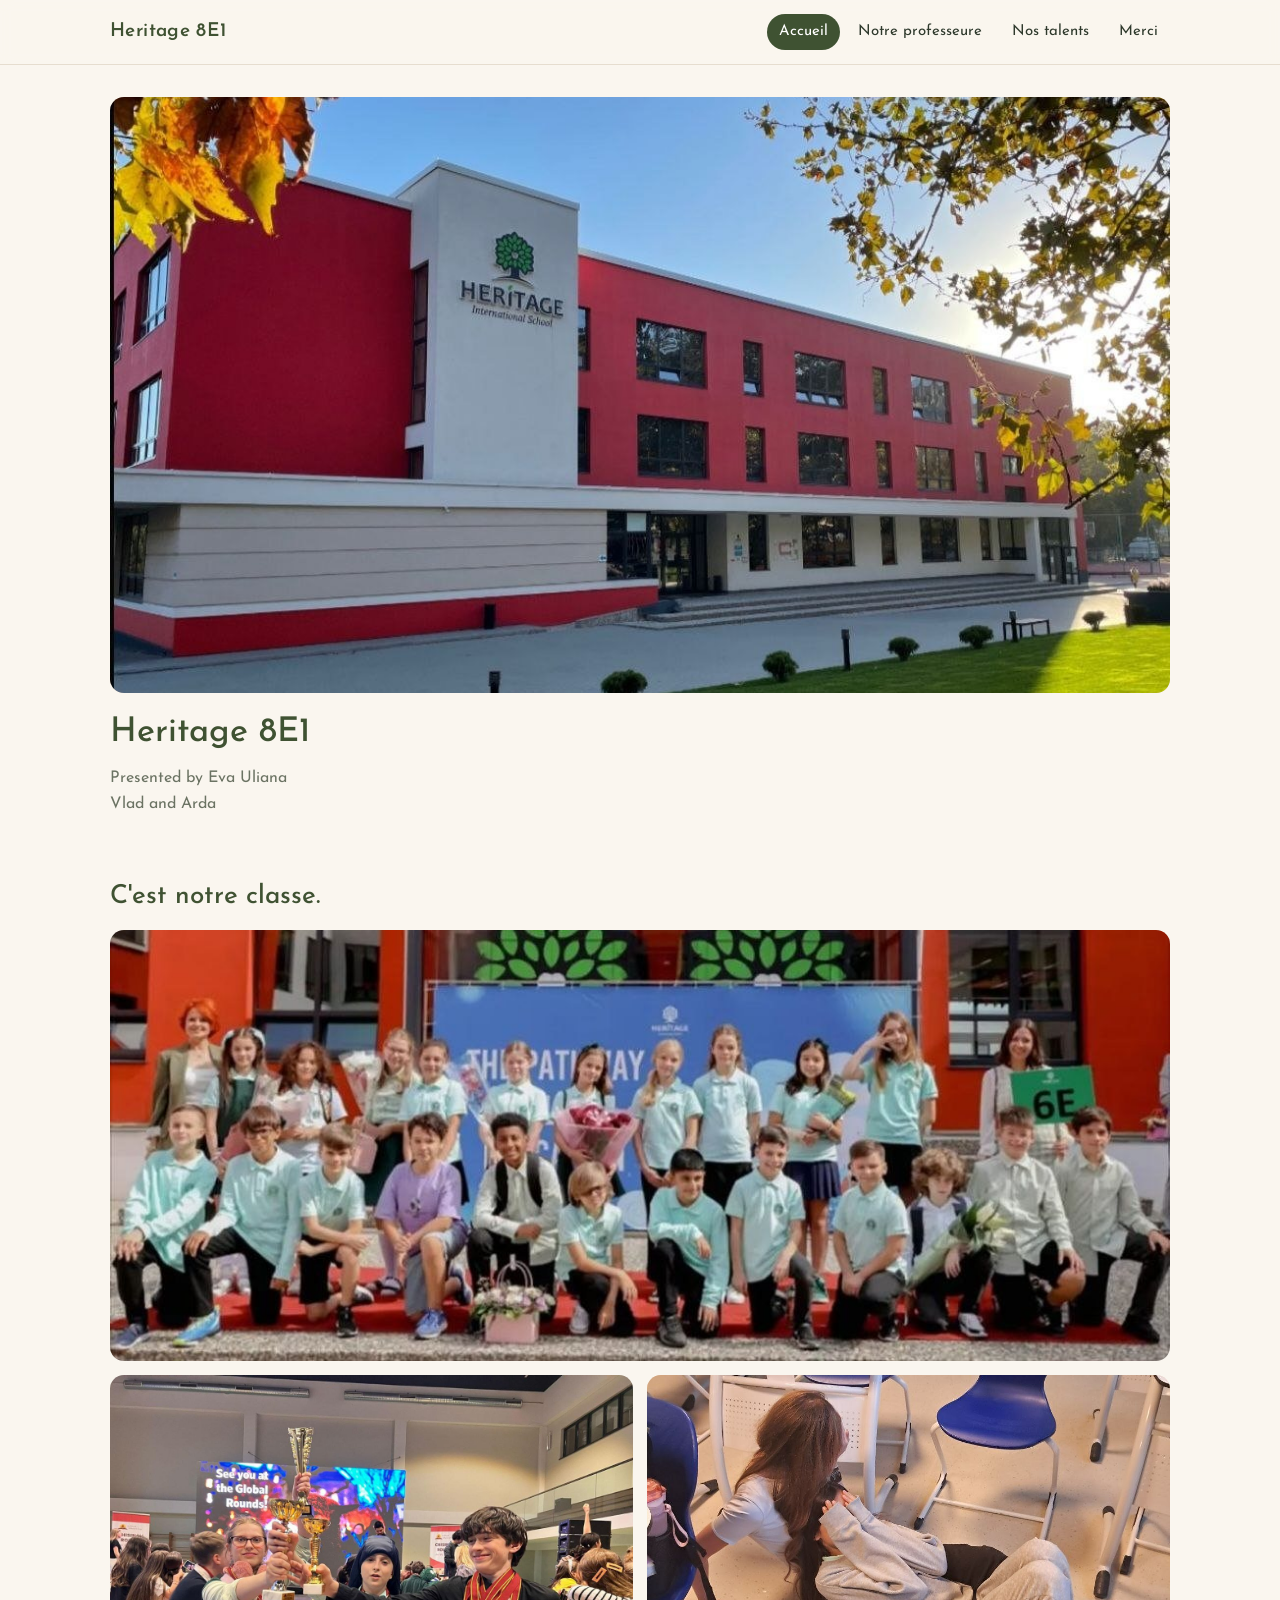
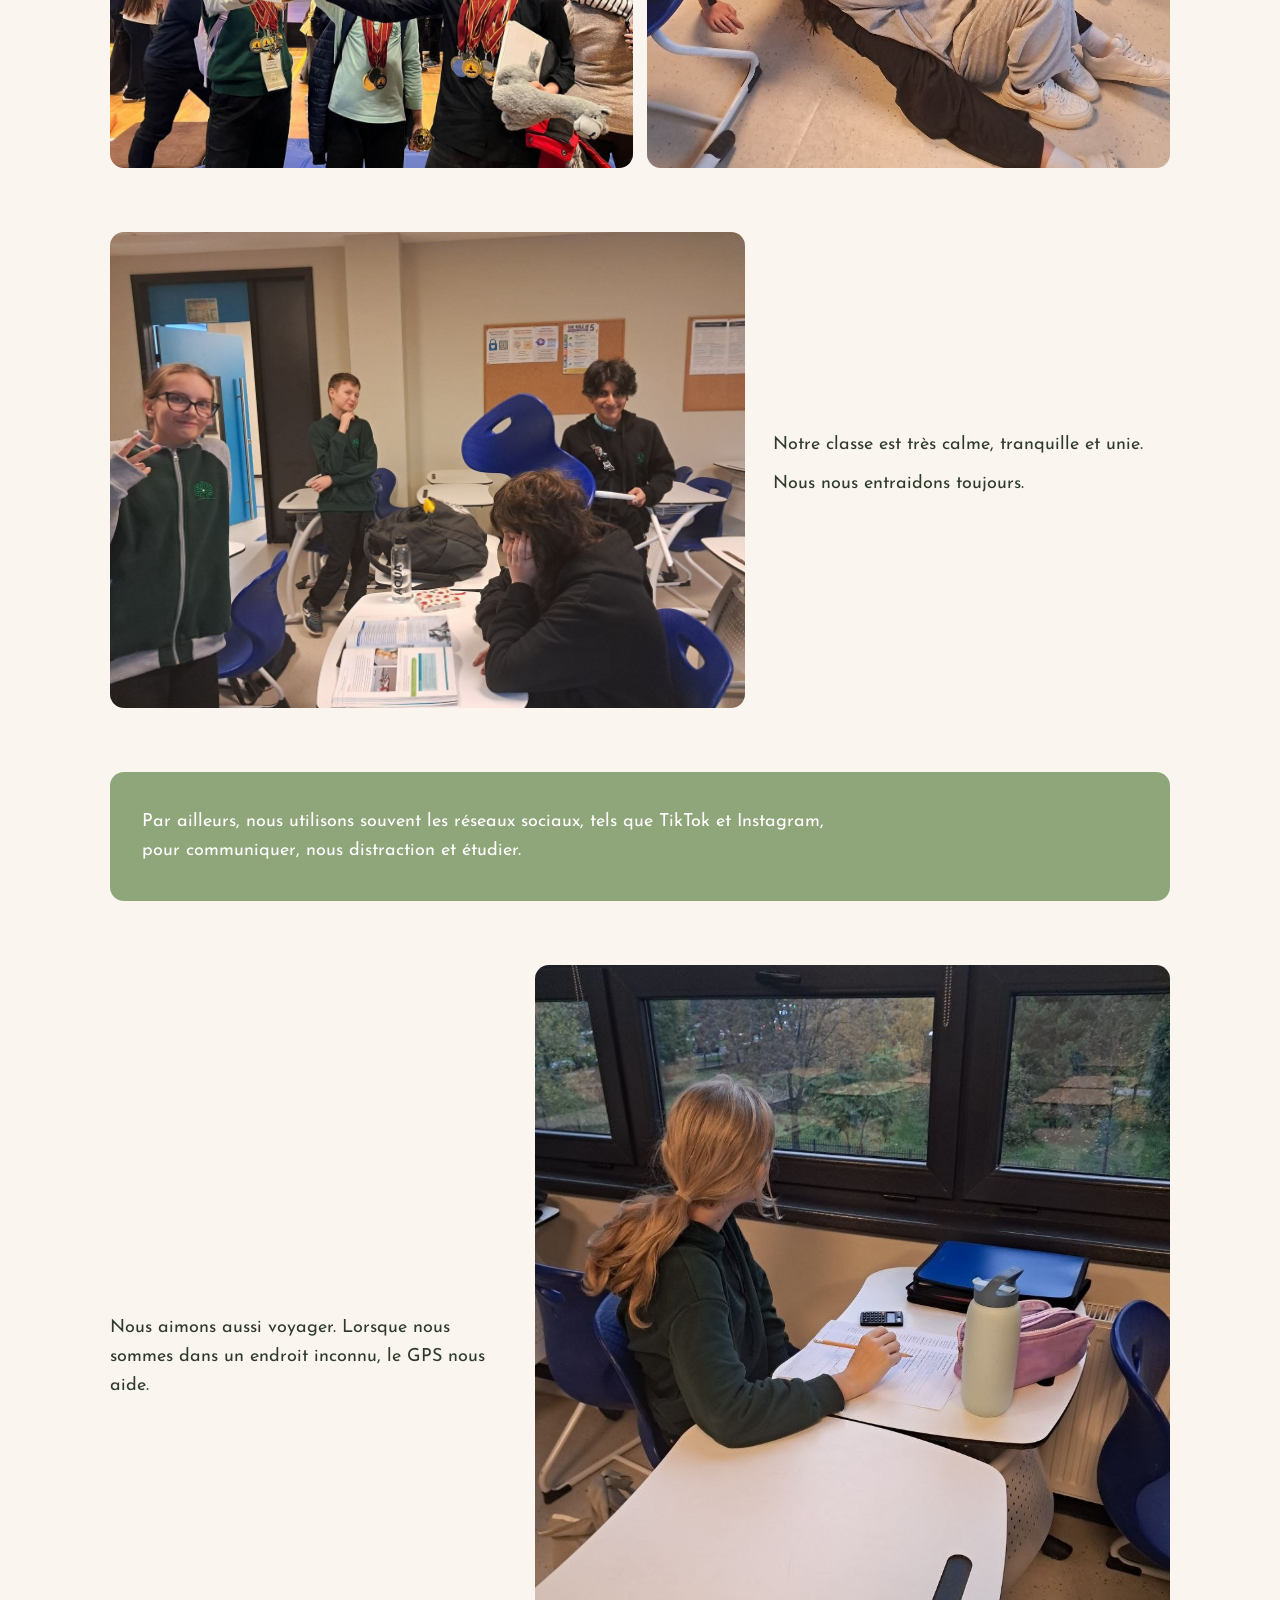
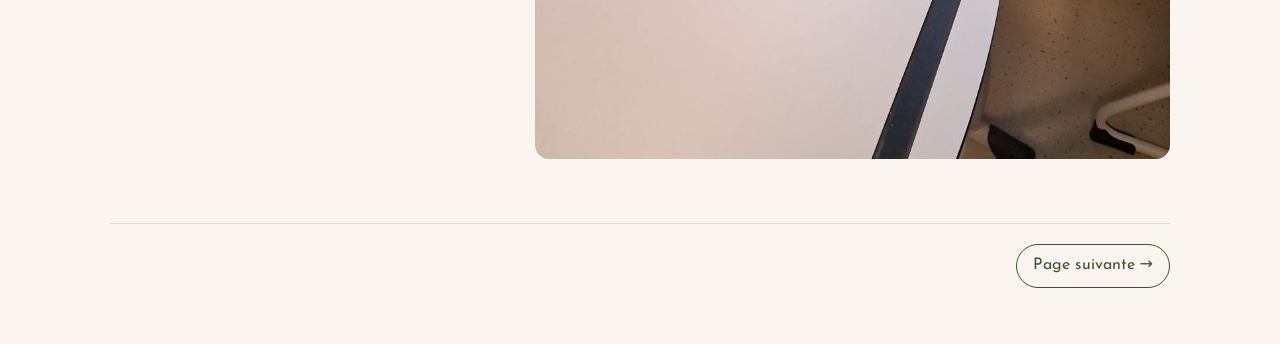
==== index.html @ d6c70177 "Site Heritage 8E1 Co-Authored-By: Claude Opus 5.5 <noreply@anthropic.com> Claude-Session: https://cl" ====
<!DOCTYPE html>
<html lang="fr">
<head>
<meta charset="utf-8">
<meta name="viewport" content="width=device-width, initial-scale=1">
<meta name="robots" content="noindex, nofollow">
<title>Heritage 8E1</title>
<link rel="preconnect" href="https://fonts.googleapis.com">
<link rel="preconnect" href="https://fonts.gstatic.com" crossorigin>
<link href="https://fonts.googleapis.com/css2?family=Josefin+Sans:wght@400;500;600&display=swap" rel="stylesheet">
<link rel="stylesheet" href="style.css">
</head>
<body>
<header class="site-header"><div class="inner">
<a class="brand" href="index.html">Heritage 8E1</a>
<nav class="site-nav"><a href="index.html" aria-current="page">Accueil</a><a href="professeure.html">Notre professeure</a><a href="talents.html">Nos talents</a><a href="fin.html">Merci</a></nav>
</div></header>
<main>

<section class="hero">
  <div class="photo"><img src="images/ecole.jpg" alt="Heritage International School"></div>
  <h1>Heritage 8E1</h1>
  <p class="presenters">Presented by Eva Uliana<br>Vlad and Arda</p>
</section>

<section>
  <h2>C'est notre classe.</h2>
  <div class="gallery">
    <div class="photo wide"><img src="images/classe-groupe.jpg" alt=""></div>
    <div class="photo land"><img src="images/trophees.jpg" alt=""></div>
    <div class="photo land"><img src="images/pause.jpg" alt="" style="object-position:center 60%"></div>
  </div>
</section>

<section class="split">
  <div class="photo"><img src="images/salle.jpg" alt=""></div>
  <div>
    <p class="lead">Notre classe est très calme, tranquille et unie.</p>
    <p class="lead">Nous nous entraidons toujours.</p>
  </div>
</section>

<section class="band">
  <p>Par ailleurs, nous utilisons souvent les réseaux sociaux, tels que TikTok et Instagram, pour communiquer, nous distraction et étudier.</p>
</section>

<section class="split reverse">
  <div class="photo" style="aspect-ratio:4/5"><img src="images/voyage.jpg" alt=""></div>
  <div>
    <p class="lead">Nous aimons aussi voyager. Lorsque nous sommes dans un endroit inconnu, le GPS nous aide.</p>
  </div>
</section>
<div class="next"><a href="professeure.html">Page suivante →</a></div>
</main>
</body>
</html>
---- style.css ----
/* Heritage 8E1 — calm, warm palette taken from the class presentation */
:root {
  --cream: #faf6ef;
  --paper: #ffffff;
  --ink: #2f3a2c;
  --muted: #6b7363;
  --peach: #e9b07a;
  --peach-soft: #f3dcc4;
  --sage: #8fa57a;
  --forest: #3f5232;
  --line: #e6ddcf;
  --radius: 14px;
  --max: 1100px;
}

* { box-sizing: border-box; }

html { -webkit-text-size-adjust: 100%; }

body {
  margin: 0;
  background: var(--cream);
  color: var(--ink);
  font-family: "Josefin Sans", system-ui, -apple-system, "Segoe UI", sans-serif;
  font-size: 17px;
  line-height: 1.6;
}

img { display: block; max-width: 100%; height: auto; }

/* ---------- Navigation ---------- */
.site-header {
  position: sticky;
  top: 0;
  z-index: 10;
  background: rgba(250, 246, 239, 0.94);
  backdrop-filter: blur(6px);
  border-bottom: 1px solid var(--line);
}
.site-header .inner {
  max-width: var(--max);
  margin: 0 auto;
  padding: 14px 20px;
  display: flex;
  align-items: center;
  justify-content: space-between;
  gap: 16px;
  flex-wrap: wrap;
}
.brand {
  font-weight: 600;
  font-size: 19px;
  color: var(--forest);
  text-decoration: none;
  letter-spacing: 0.02em;
}
.site-nav { display: flex; gap: 6px; flex-wrap: wrap; }
.site-nav a {
  color: var(--ink);
  text-decoration: none;
  font-size: 15px;
  padding: 6px 12px;
  border-radius: 999px;
}
.site-nav a:hover { background: var(--peach-soft); }
.site-nav a[aria-current="page"] { background: var(--forest); color: #fff; }

/* ---------- Layout ---------- */
main { max-width: var(--max); margin: 0 auto; padding: 32px 20px 56px; }

section { margin: 0 0 64px; }

h1, h2 {
  font-weight: 500;
  color: var(--forest);
  line-height: 1.2;
  margin: 0 0 12px;
}
h1 { font-size: 34px; }
h2 { font-size: 26px; }
p { margin: 0 0 10px; max-width: 62ch; }
.lead { font-size: 18px; }
.muted { color: var(--muted); }

/* Photos */
.photo {
  border-radius: var(--radius);
  overflow: hidden;
  background: var(--peach-soft);
}
.photo img { width: 100%; height: 100%; object-fit: cover; }

.placeholder {
  border-radius: var(--radius);
  border: 2px dashed var(--line);
  background: var(--paper);
  min-height: 320px;
}

/* Hero */
.hero .photo { aspect-ratio: 16 / 9; margin-bottom: 20px; }
.hero .photo img { object-position: center 40%; }
.hero .presenters { color: var(--muted); font-size: 16px; }

/* Grid of photos */
.gallery {
  display: grid;
  grid-template-columns: 1fr 1fr;
  gap: 14px;
  margin-top: 18px;
}
.gallery .wide { grid-column: 1 / -1; }
.gallery .tall { aspect-ratio: 3 / 4; }
.gallery .land { aspect-ratio: 4 / 3; }
.gallery .placeholder { min-height: 0; width: 100%; }

/* Photo + text side by side */
.split {
  display: grid;
  grid-template-columns: 1.6fr 1fr;
  gap: 28px;
  align-items: center;
}
.split.reverse { grid-template-columns: 1fr 1.6fr; }
.split.reverse .photo, .split.reverse .placeholder { order: 2; }

/* Coloured band for text-only part */
.band {
  border-radius: var(--radius);
  padding: 36px 32px;
  background: var(--sage);
  color: #fff;
}
.band p { font-size: 18px; margin: 0; }

/* Teacher page */
.teacher {
  display: grid;
  grid-template-columns: 1fr 1fr;
  gap: 36px;
  align-items: center;
}
.teacher .photo { background: #fff; border: 1px solid var(--line); }

/* End page */
.end { text-align: center; }
.end .photo, .end .placeholder { max-width: 560px; margin: 0 auto 24px; }
.end .placeholder { aspect-ratio: 3 / 4; min-height: 0; }
.end p { margin-left: auto; margin-right: auto; }

/* Next page link */
.next {
  display: flex;
  justify-content: flex-end;
  border-top: 1px solid var(--line);
  padding-top: 20px;
}
.next a {
  color: var(--forest);
  text-decoration: none;
  font-size: 16px;
  padding: 8px 16px;
  border: 1px solid var(--forest);
  border-radius: 999px;
}
.next a:hover { background: var(--forest); color: #fff; }

/* ---------- Phones ---------- */
@media (max-width: 760px) {
  body { font-size: 16px; }
  main { padding: 20px 14px 40px; }
  section { margin-bottom: 44px; }
  h1 { font-size: 28px; }
  h2 { font-size: 22px; }
  .site-header .inner { padding: 10px 14px; gap: 8px; }
  .site-nav a { font-size: 14px; padding: 5px 10px; }
  .hero .photo { aspect-ratio: 4 / 3; }
  .split, .split.reverse, .teacher { grid-template-columns: 1fr; gap: 16px; }
  .split.reverse .photo, .split.reverse .placeholder { order: 0; }
  .gallery { gap: 10px; }
  .band { padding: 24px 20px; }
  .band p { font-size: 16px; }
  .placeholder { min-height: 240px; }
  .gallery .placeholder { min-height: 0; }
}
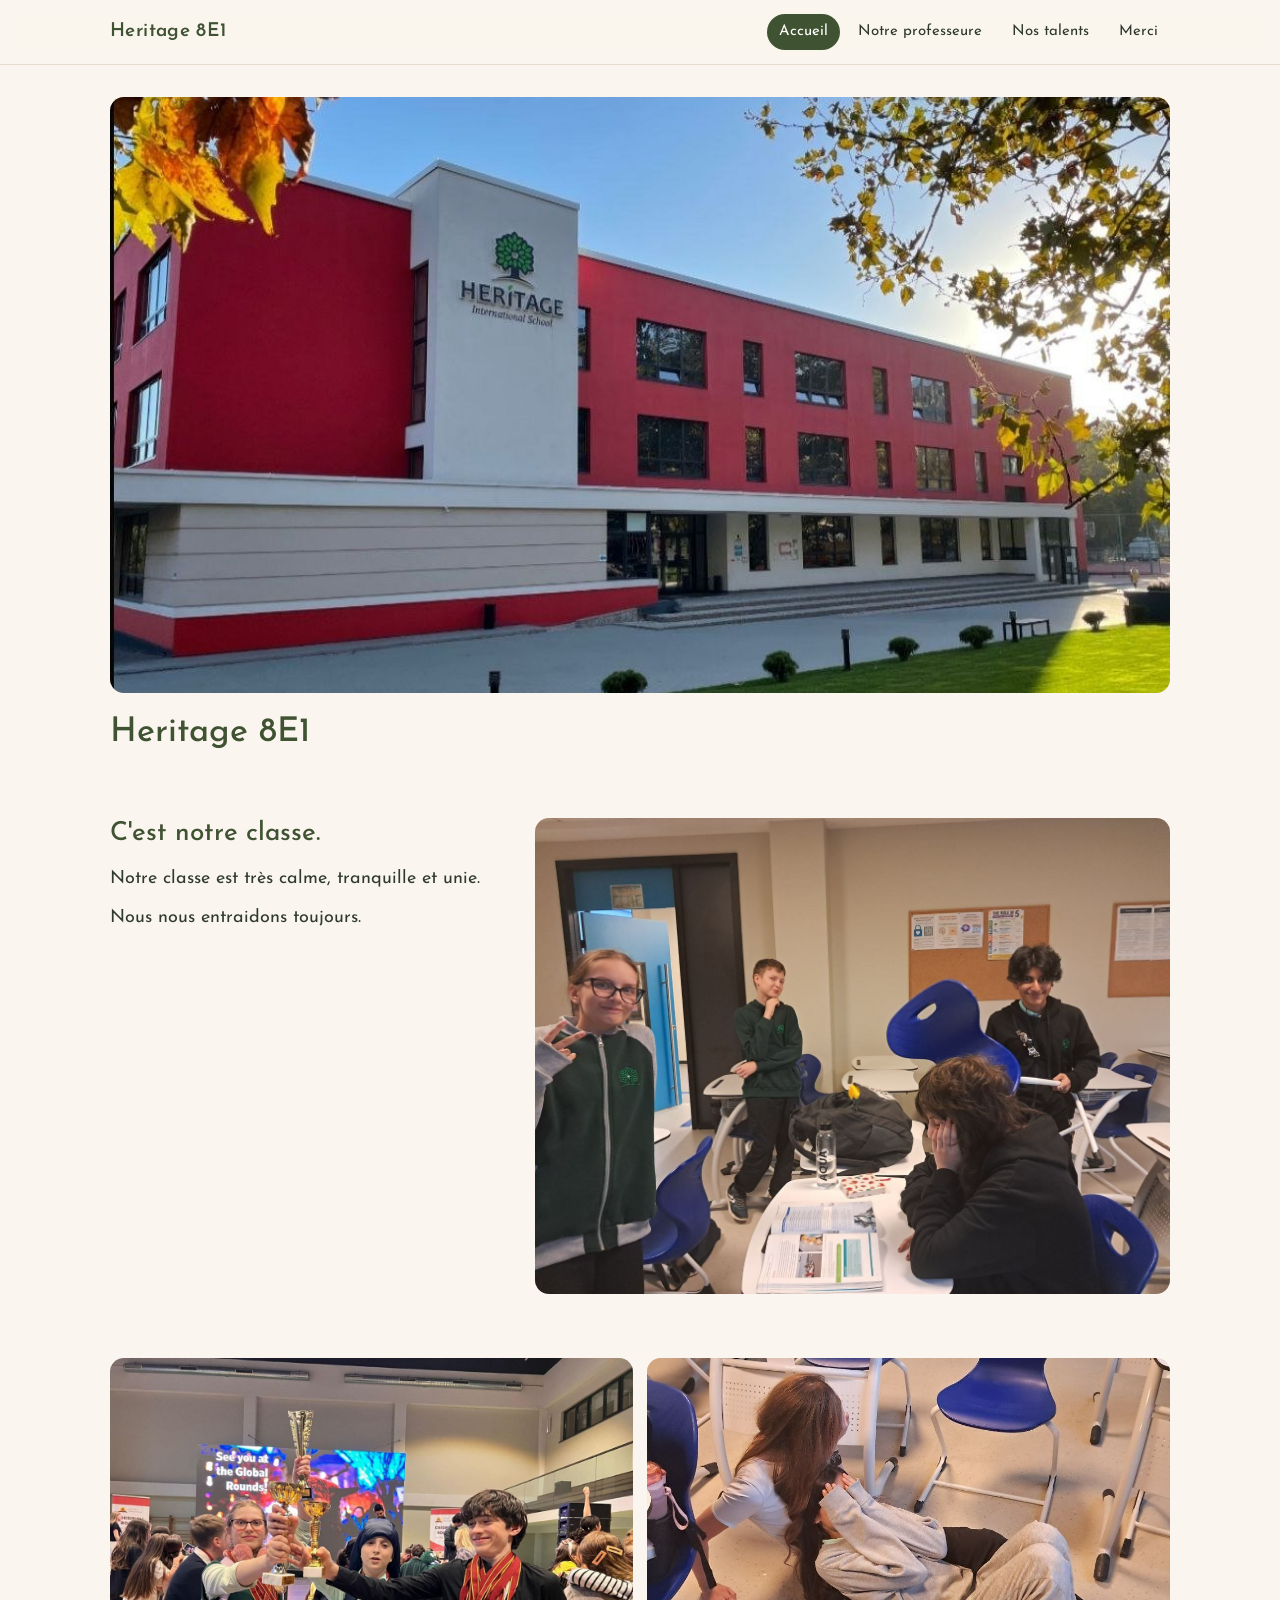
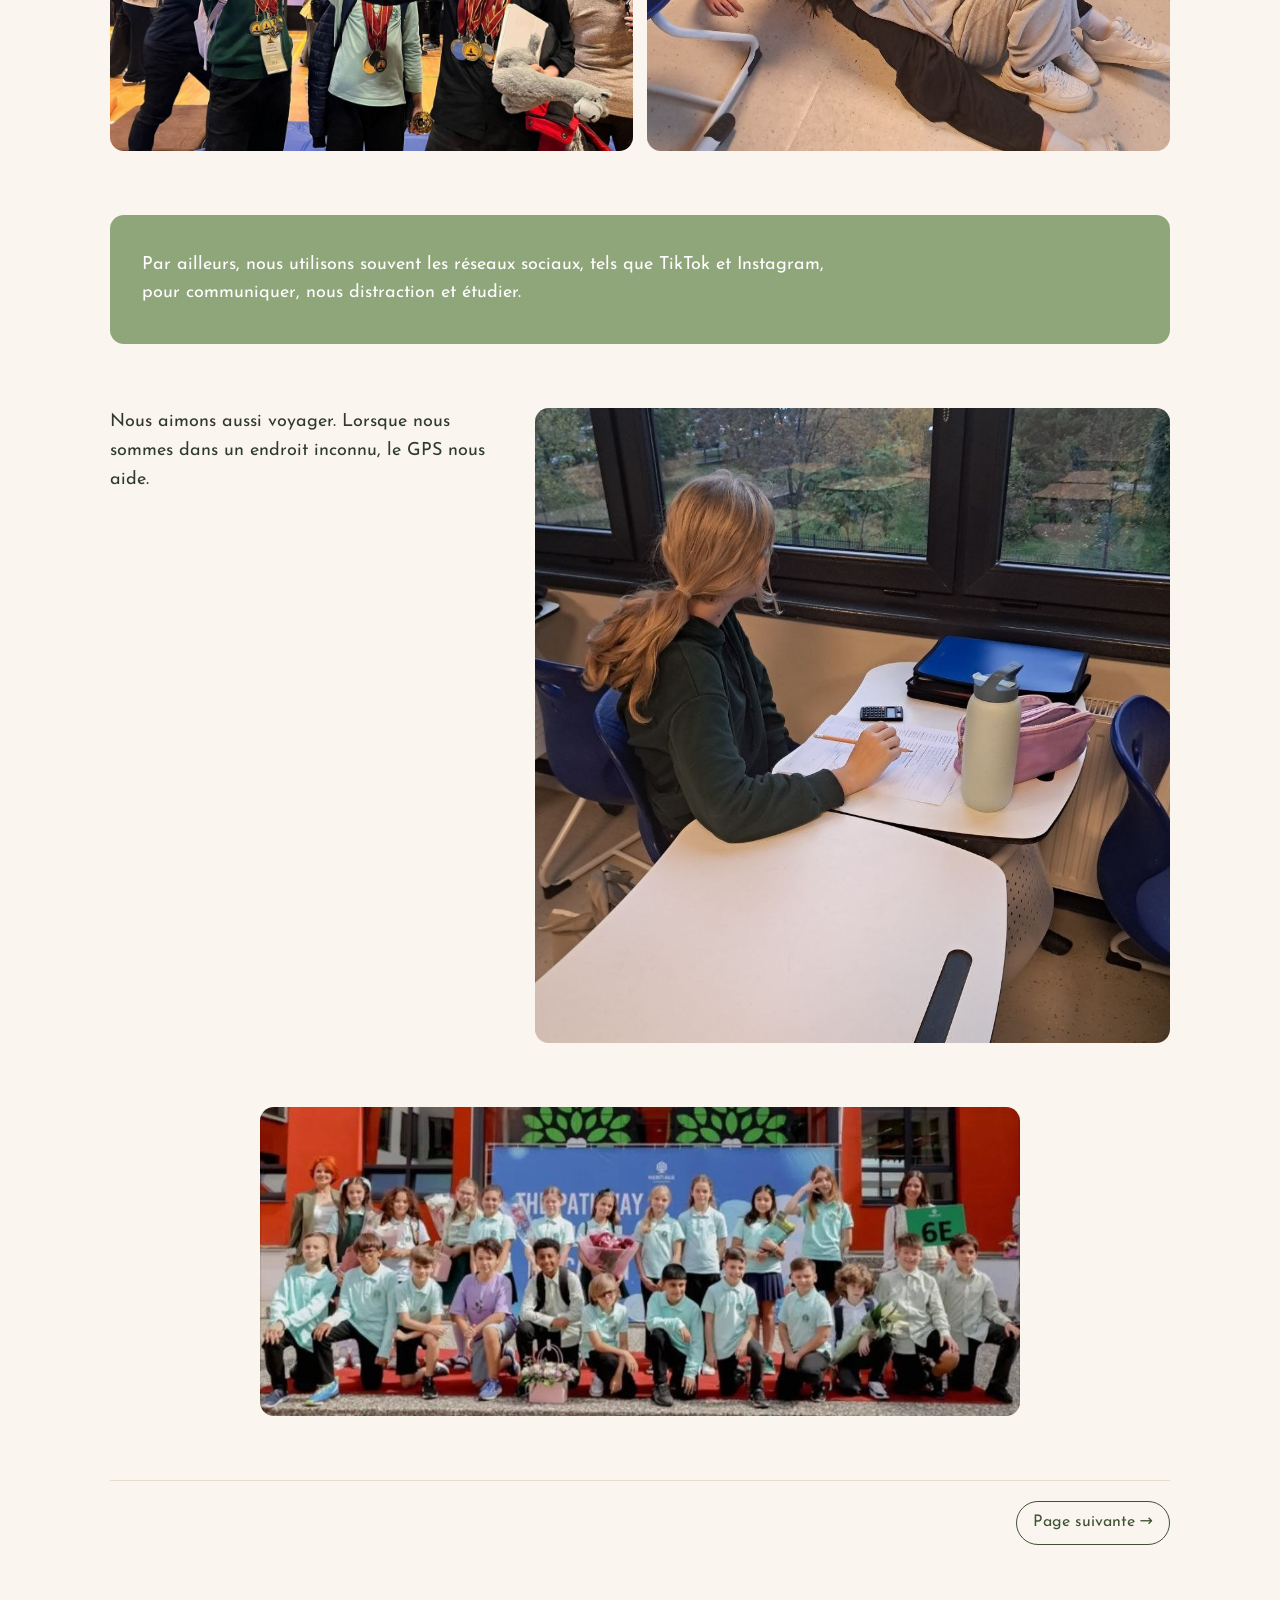
==== commit 413c4472: "Add photos, remove presenters line, rearrange home page Co-Authored-By: Claude Opus 5.5 <noreply@ant" ====
--- a/index.html
+++ b/index.html
@@ -20,23 +20,21 @@
 <section class="hero">
   <div class="photo"><img src="images/ecole.jpg" alt="Heritage International School"></div>
   <h1>Heritage 8E1</h1>
-  <p class="presenters">Presented by Eva Uliana<br>Vlad and Arda</p>
+</section>
+
+<section class="split top">
+  <div>
+    <h2>C'est notre classe.</h2>
+    <p class="lead">Notre classe est très calme, tranquille et unie.</p>
+    <p class="lead">Nous nous entraidons toujours.</p>
+  </div>
+  <div class="photo"><img src="images/salle.jpg" alt=""></div>
 </section>
 
 <section>
-  <h2>C'est notre classe.</h2>
   <div class="gallery">
-    <div class="photo wide"><img src="images/classe-groupe.jpg" alt=""></div>
     <div class="photo land"><img src="images/trophees.jpg" alt=""></div>
     <div class="photo land"><img src="images/pause.jpg" alt="" style="object-position:center 60%"></div>
-  </div>
-</section>
-
-<section class="split">
-  <div class="photo"><img src="images/salle.jpg" alt=""></div>
-  <div>
-    <p class="lead">Notre classe est très calme, tranquille et unie.</p>
-    <p class="lead">Nous nous entraidons toujours.</p>
   </div>
 </section>
 
@@ -44,12 +42,17 @@
   <p>Par ailleurs, nous utilisons souvent les réseaux sociaux, tels que TikTok et Instagram, pour communiquer, nous distraction et étudier.</p>
 </section>
 
-<section class="split reverse">
-  <div class="photo" style="aspect-ratio:4/5"><img src="images/voyage.jpg" alt=""></div>
+<section class="split top">
   <div>
     <p class="lead">Nous aimons aussi voyager. Lorsque nous sommes dans un endroit inconnu, le GPS nous aide.</p>
   </div>
+  <div class="photo" style="aspect-ratio:1/1"><img src="images/voyage.jpg" alt="" style="object-position:center 35%"></div>
 </section>
+
+<section>
+  <div class="photo small-photo"><img src="images/classe-groupe.jpg" alt=""></div>
+</section>
+
 <div class="next"><a href="professeure.html">Page suivante →</a></div>
 </main>
 </body>
--- a/style.css
+++ b/style.css
@@ -124,6 +124,21 @@
 .split.reverse { grid-template-columns: 1fr 1.6fr; }
 .split.reverse .photo, .split.reverse .placeholder { order: 2; }
 
+.split.top { align-items: start; grid-template-columns: 1fr 1.6fr; }
+.split.top h2 { margin-bottom: 16px; }
+
+.small-photo { max-width: 760px; margin: 0 auto; }
+
+/* Two photos with equal height (landscape 4:3 + portrait 3:4) */
+.duo {
+  display: grid;
+  grid-template-columns: 1.78fr 1fr;
+  gap: 14px;
+  margin-top: 18px;
+}
+.duo .photo:first-child { aspect-ratio: 4 / 3; }
+.duo .photo:last-child { aspect-ratio: 3 / 4; }
+
 /* Coloured band for text-only part */
 .band {
   border-radius: var(--radius);
@@ -144,7 +159,7 @@
 
 /* End page */
 .end { text-align: center; }
-.end .photo, .end .placeholder { max-width: 560px; margin: 0 auto 24px; }
+.end .photo, .end .placeholder { max-width: 480px; margin: 0 auto 24px; }
 .end .placeholder { aspect-ratio: 3 / 4; min-height: 0; }
 .end p { margin-left: auto; margin-right: auto; }
 
@@ -175,7 +190,7 @@
   .site-header .inner { padding: 10px 14px; gap: 8px; }
   .site-nav a { font-size: 14px; padding: 5px 10px; }
   .hero .photo { aspect-ratio: 4 / 3; }
-  .split, .split.reverse, .teacher { grid-template-columns: 1fr; gap: 16px; }
+  .split, .split.reverse, .split.top, .teacher, .duo { grid-template-columns: 1fr; gap: 16px; }
   .split.reverse .photo, .split.reverse .placeholder { order: 0; }
   .gallery { gap: 10px; }
   .band { padding: 24px 20px; }
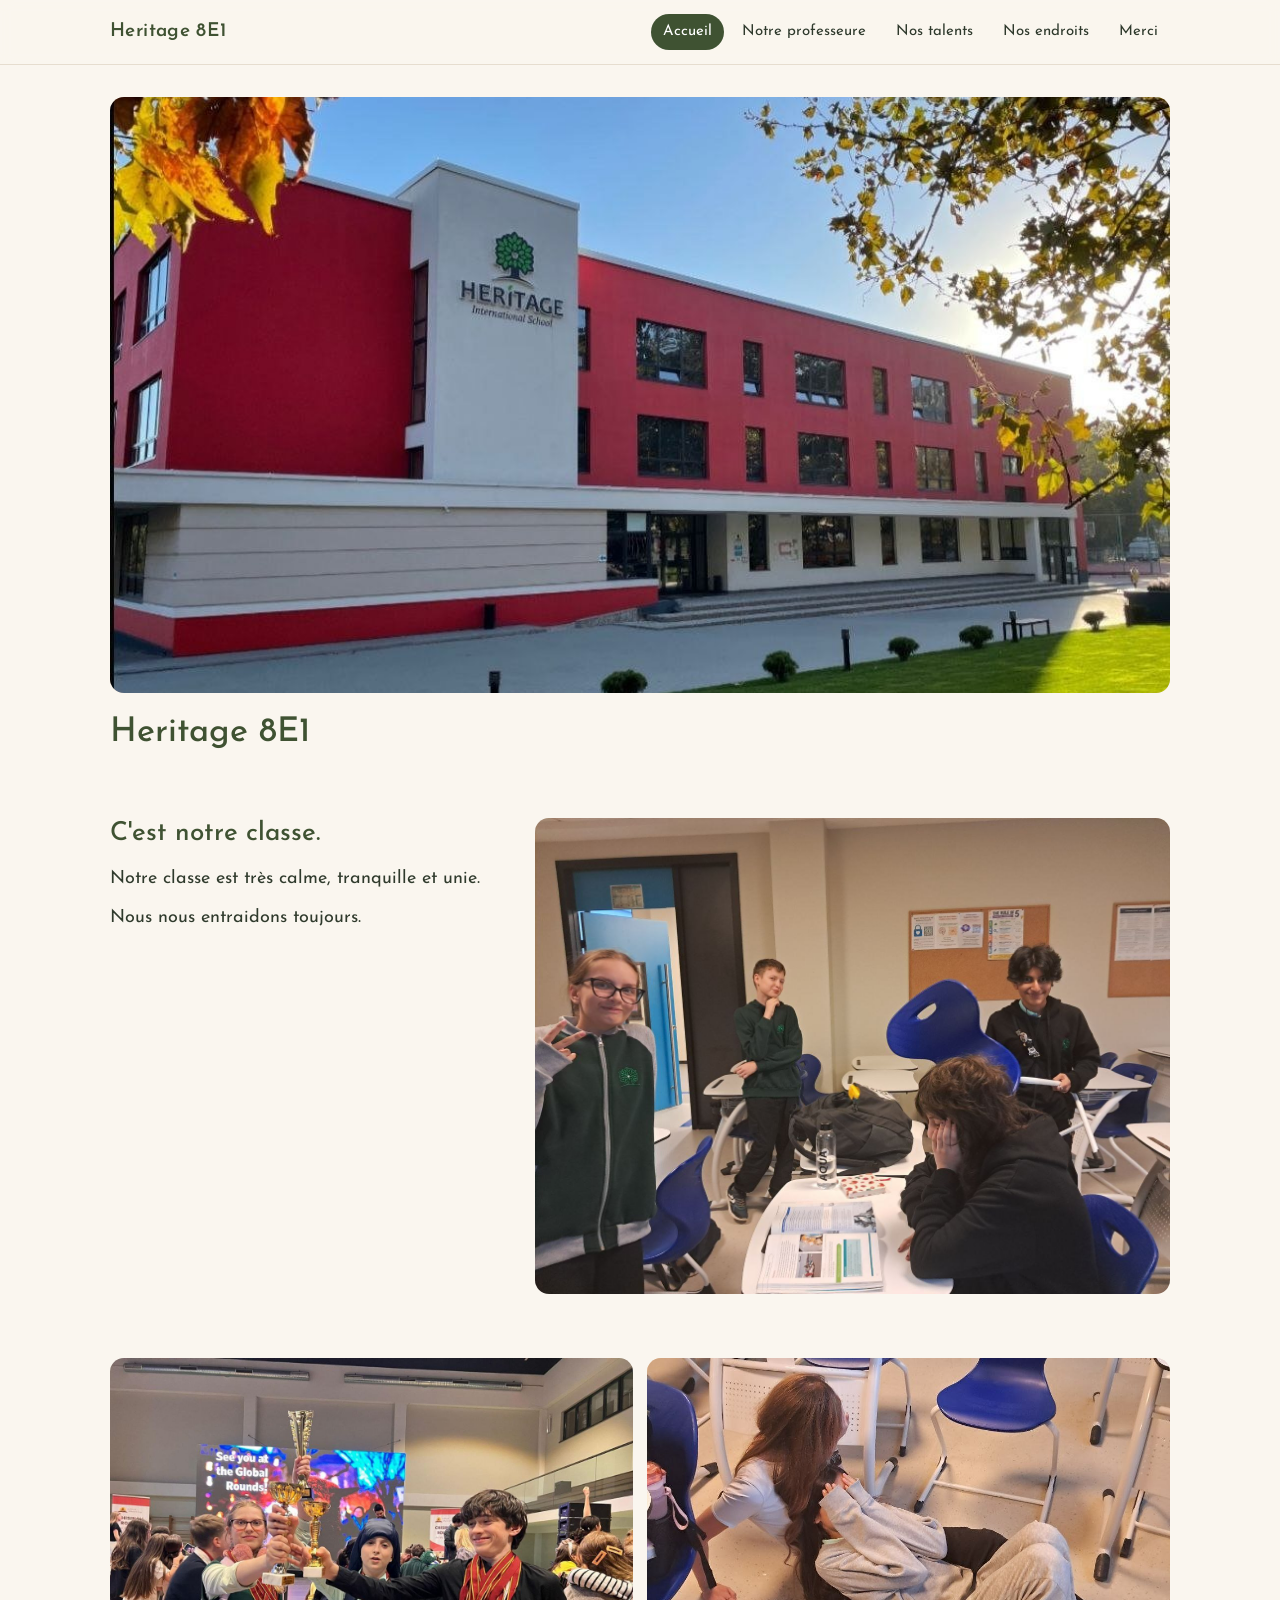
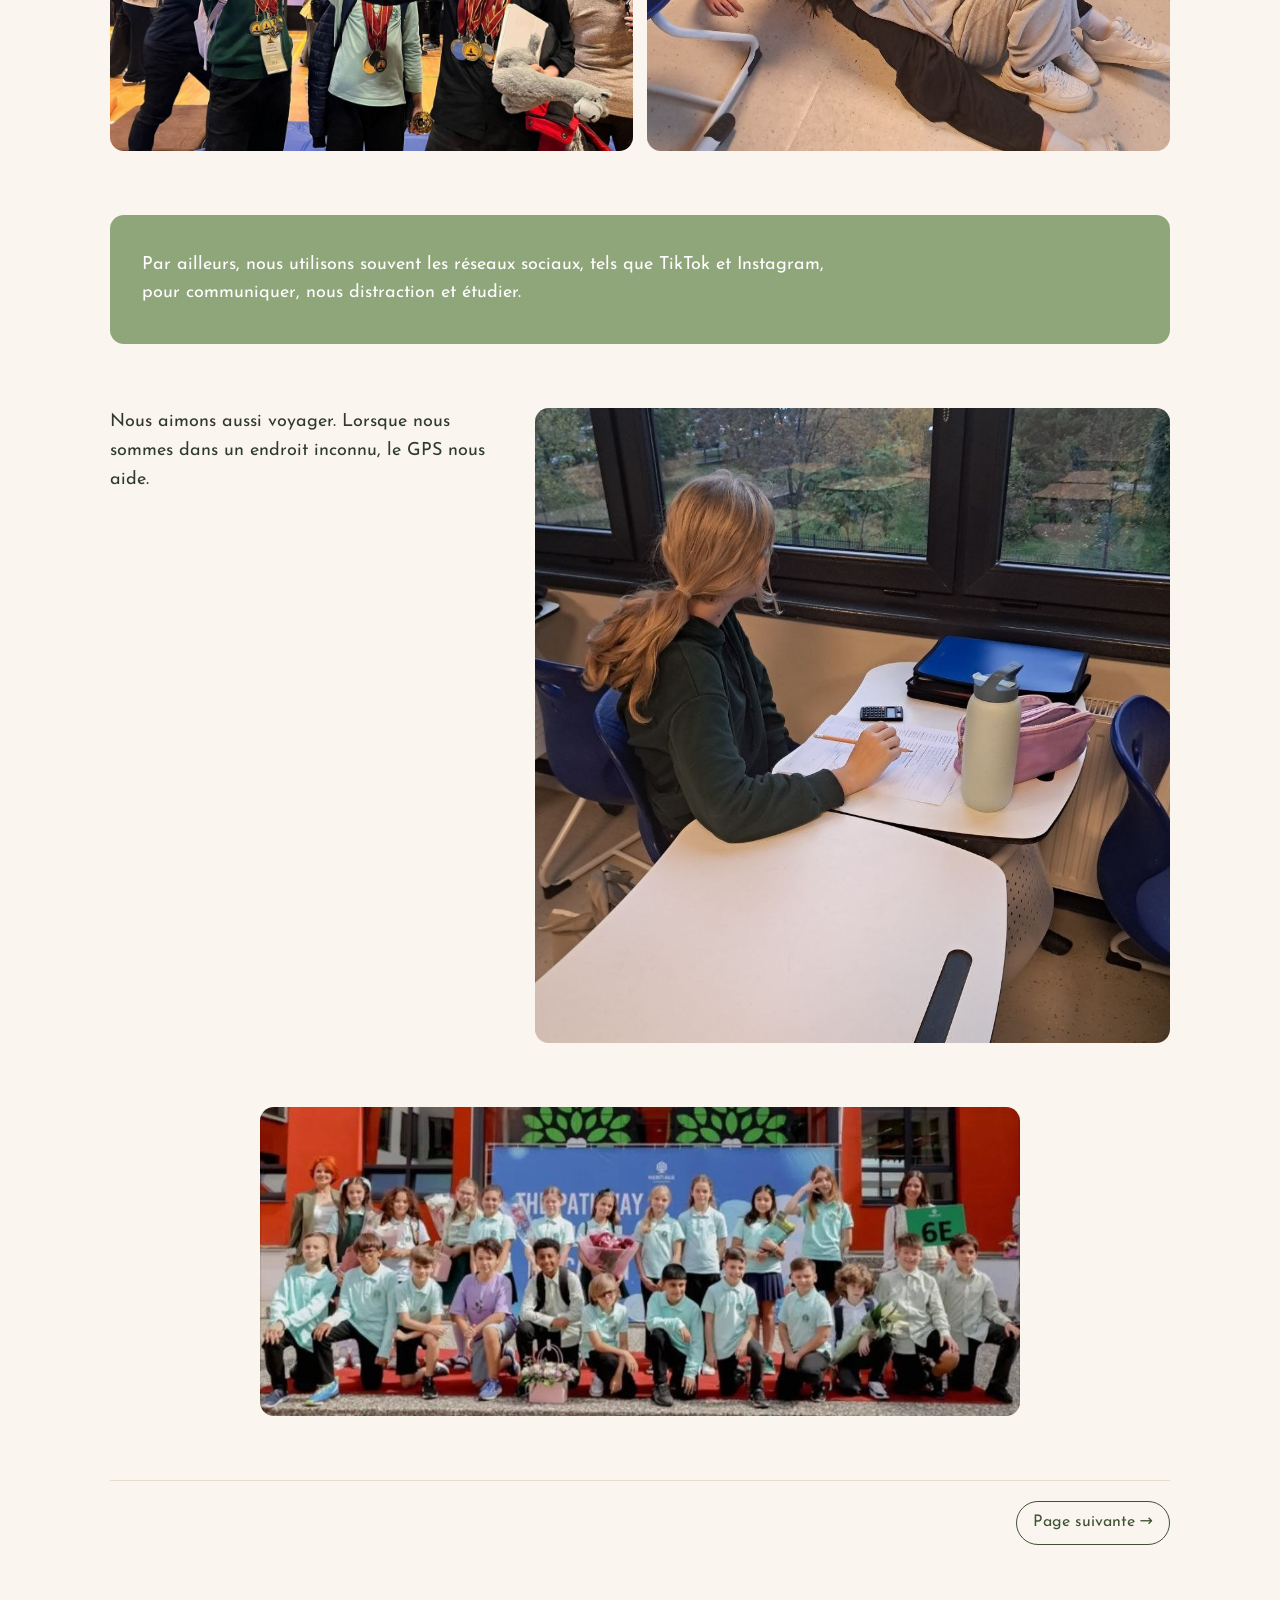
==== commit dad30da1: "Add 'Nos endroits' page (cafeteria and courtyard) Co-Authored-By: Claude Opus 5.5 <noreply@anthropic" ====
--- a/index.html
+++ b/index.html
@@ -13,7 +13,7 @@
 <body>
 <header class="site-header"><div class="inner">
 <a class="brand" href="index.html">Heritage 8E1</a>
-<nav class="site-nav"><a href="index.html" aria-current="page">Accueil</a><a href="professeure.html">Notre professeure</a><a href="talents.html">Nos talents</a><a href="fin.html">Merci</a></nav>
+<nav class="site-nav"><a href="index.html" aria-current="page">Accueil</a><a href="professeure.html">Notre professeure</a><a href="talents.html">Nos talents</a><a href="endroits.html">Nos endroits</a><a href="fin.html">Merci</a></nav>
 </div></header>
 <main>
 
